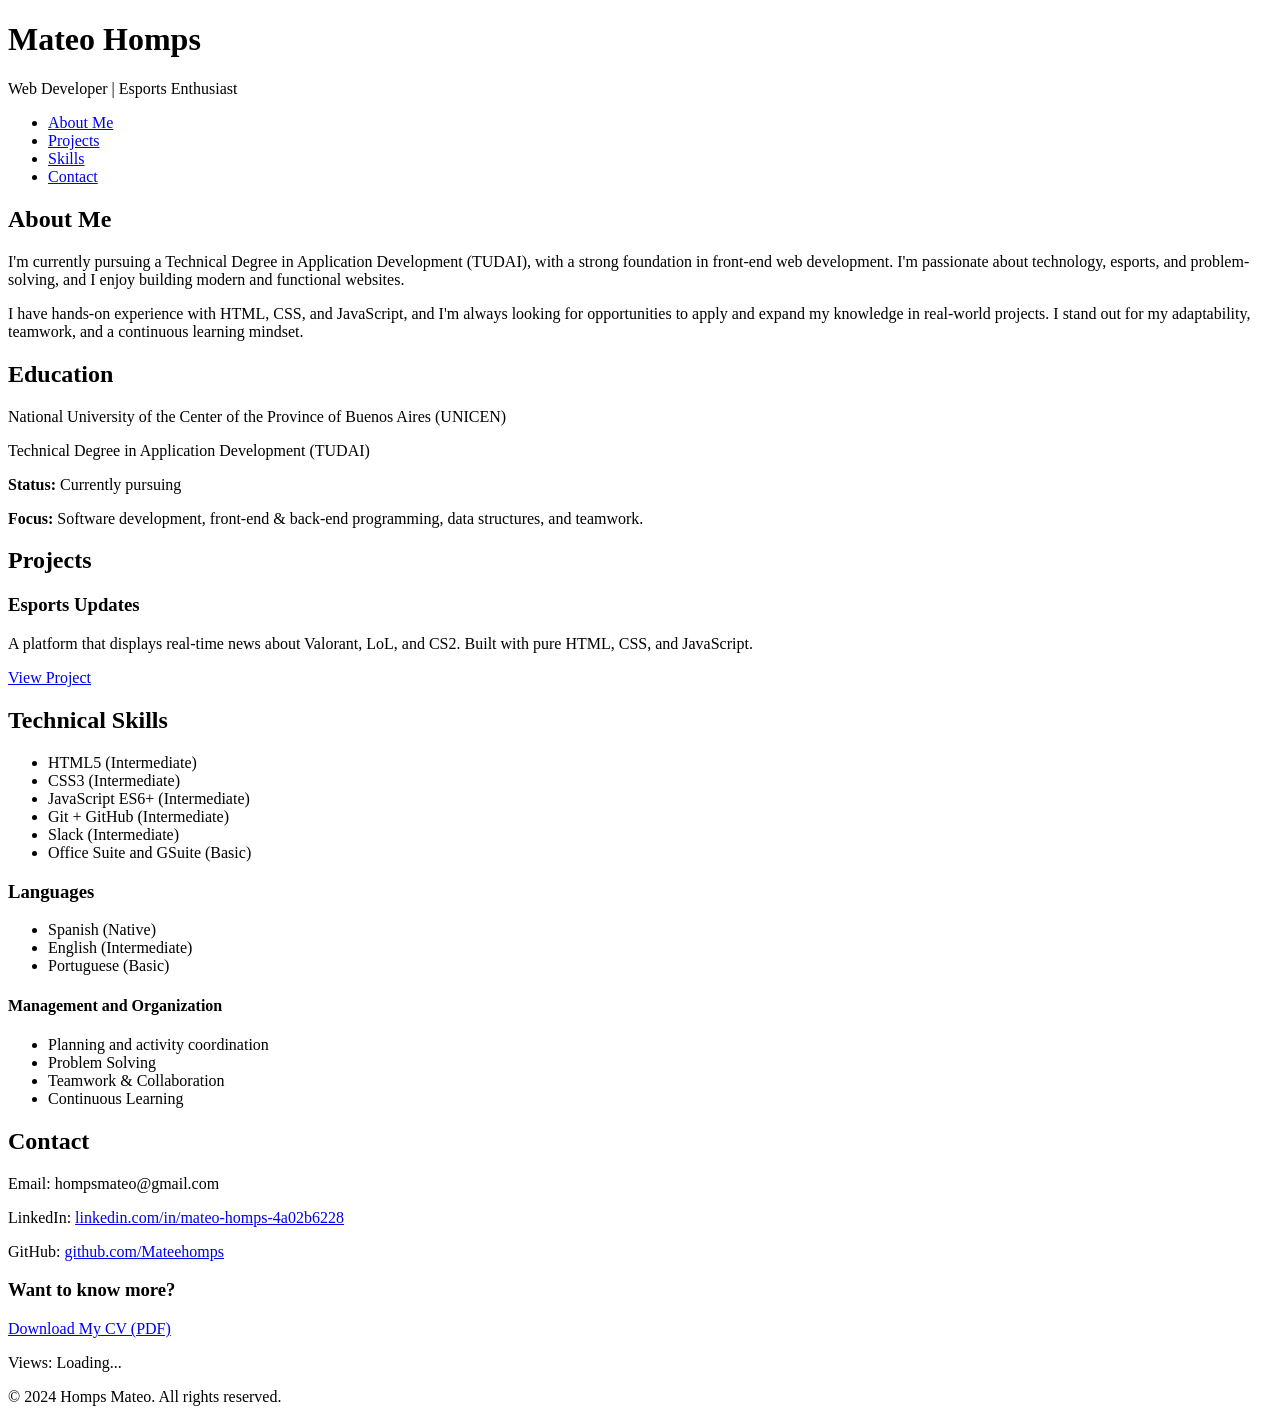
==== index.html @ 5654460e "Descripción del cambio (ej: fix CSS path)" ====
<!DOCTYPE html>
<html lang="en">
<head>
  <meta charset="UTF-8" />
  <meta name="viewport" content="width=device-width, initial-scale=1.0" />
  <title>My Portfolio</title>
  <link rel="stylesheet" href="../portfolio/Style.css" />
</head>
<body>
  <header>
    <h1>Mateo Homps</h1>
    <p>Web Developer | Esports Enthusiast</p>
  </header>

  <nav>
    <ul>
      <li><a href="#about-me">About Me</a></li>
      <li><a href="#projects">Projects</a></li>
      <li><a href="#skills">Skills</a></li>
      <li><a href="#contact">Contact</a></li>
    </ul>
  </nav>

  <main>
    <section id="about-me">
      <h2>About Me</h2>
      <p>
        I'm currently pursuing a Technical Degree in Application Development (TUDAI), with a strong foundation in front-end web development. I'm passionate about technology, esports, and problem-solving, and I enjoy building modern and functional websites.
      </p>
      <p>
        I have hands-on experience with HTML, CSS, and JavaScript, and I'm always looking for opportunities to apply and expand my knowledge in real-world projects. I stand out for my adaptability, teamwork, and a continuous learning mindset.
      </p>
    </section>

    <section id="education">
        <h2>Education</h2>
        <div class="education-item">
            <p>National University of the Center of the Province of Buenos Aires (UNICEN)</p>
            <p>Technical Degree in Application Development (TUDAI)</p>
            <p><strong>Status:</strong> Currently pursuing</p>
            <p><strong>Focus:</strong> Software development, front-end & back-end programming, data structures, and teamwork.</p>
        </div>
      </section>
      
    <section id="projects">
      <h2>Projects</h2>
      <div class="project">
        <h3>Esports Updates</h3>
        <p>A platform that displays real-time news about Valorant, LoL, and CS2. Built with pure HTML, CSS, and JavaScript.</p>
        <a href="https://github.com/Mateehomps/esports-updates/tree/main/Valorant%20project" target="_blank">View Project</a>
      </div>
      <!-- Add more projects here -->
    </section>

    <section id="skills">
      <h2>Technical Skills</h2>
      <ul class="skills">
        <li>HTML5 (Intermediate)</li>
        <li>CSS3 (Intermediate)</li>
        <li>JavaScript ES6+ (Intermediate)</li>
        <li>Git + GitHub (Intermediate)</li>
        <li>Slack (Intermediate)</li>
        <li>Office Suite and GSuite (Basic)</li>
      </ul>
      <h3>Languages</h3>
      <ul class="skills">
        <li>Spanish (Native)</li>
        <li>English (Intermediate)</li>
        <li> Portuguese (Basic)</li>
      </ul>
      <h4> Management and Organization</h4>
      <ul class="skills">
        <li>
            Planning and activity coordination
        </li>
        <li>Problem Solving</li>
        <li>Teamwork & Collaboration</li>
        <li>Continuous Learning</li>
      </ul>
    </section>

    <section id="contact">
      <h2>Contact</h2>
      <p>Email: hompsmateo@gmail.com</p>
      <p>
        LinkedIn: <a href="https://www.linkedin.com/in/mateo-homps-4a02b6228/" target="_blank">
          linkedin.com/in/mateo-homps-4a02b6228
        </a>
      </p>
      <p>
        GitHub: <a href="https://github.com/Mateehomps" target="_blank">
          github.com/Mateehomps
        </a>
      </p>

      <div class="cv-highlight">
        <h3>Want to know more?</h3>
        <a href="CV_HompsMateo.pdf" download class="cv-button">Download My CV (PDF)</a>
      </div>
    </section>
  </main>

  <footer>
    <p>Views: <span id="visits">Loading...</span></p>
    <p>&copy; 2024 Homps Mateo. All rights reserved.</p>
  </footer>
  <script src="../portfolio/script.js"></script>
</body>
</html>
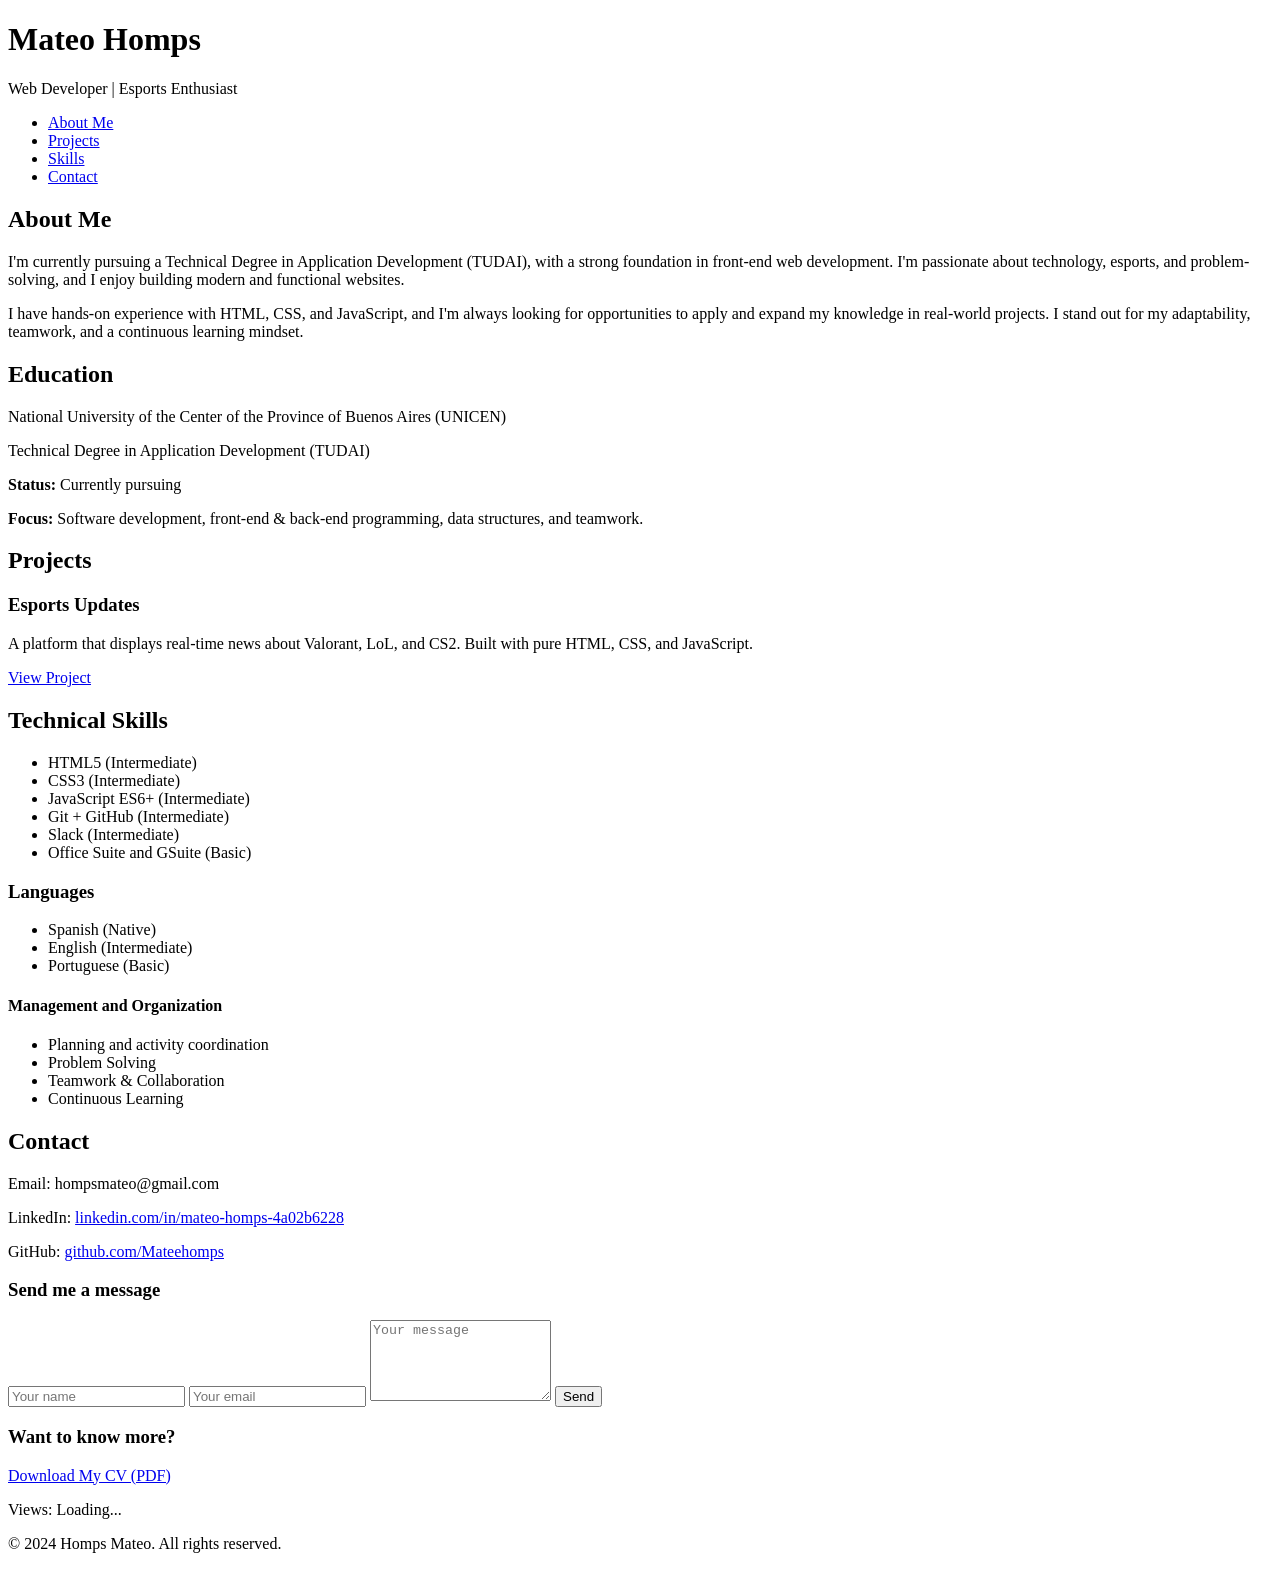
==== commit 12b32443: "Descripción del cambio (ej: fix CSS path)" ====
--- a/index.html
+++ b/index.html
@@ -1,11 +1,13 @@
 <!DOCTYPE html>
 <html lang="en">
+
 <head>
   <meta charset="UTF-8" />
   <meta name="viewport" content="width=device-width, initial-scale=1.0" />
   <title>My Portfolio</title>
   <link rel="stylesheet" href="../portfolio/Style.css" />
 </head>
+
 <body>
   <header>
     <h1>Mateo Homps</h1>
@@ -25,29 +27,36 @@
     <section id="about-me">
       <h2>About Me</h2>
       <p>
-        I'm currently pursuing a Technical Degree in Application Development (TUDAI), with a strong foundation in front-end web development. I'm passionate about technology, esports, and problem-solving, and I enjoy building modern and functional websites.
+        I'm currently pursuing a Technical Degree in Application Development (TUDAI), with a strong foundation in
+        front-end web development. I'm passionate about technology, esports, and problem-solving, and I enjoy building
+        modern and functional websites.
       </p>
       <p>
-        I have hands-on experience with HTML, CSS, and JavaScript, and I'm always looking for opportunities to apply and expand my knowledge in real-world projects. I stand out for my adaptability, teamwork, and a continuous learning mindset.
+        I have hands-on experience with HTML, CSS, and JavaScript, and I'm always looking for opportunities to apply and
+        expand my knowledge in real-world projects. I stand out for my adaptability, teamwork, and a continuous learning
+        mindset.
       </p>
     </section>
 
     <section id="education">
-        <h2>Education</h2>
-        <div class="education-item">
-            <p>National University of the Center of the Province of Buenos Aires (UNICEN)</p>
-            <p>Technical Degree in Application Development (TUDAI)</p>
-            <p><strong>Status:</strong> Currently pursuing</p>
-            <p><strong>Focus:</strong> Software development, front-end & back-end programming, data structures, and teamwork.</p>
-        </div>
-      </section>
-      
+      <h2>Education</h2>
+      <div class="education-item">
+        <p>National University of the Center of the Province of Buenos Aires (UNICEN)</p>
+        <p>Technical Degree in Application Development (TUDAI)</p>
+        <p><strong>Status:</strong> Currently pursuing</p>
+        <p><strong>Focus:</strong> Software development, front-end & back-end programming, data structures, and
+          teamwork.</p>
+      </div>
+    </section>
+
     <section id="projects">
       <h2>Projects</h2>
       <div class="project">
         <h3>Esports Updates</h3>
-        <p>A platform that displays real-time news about Valorant, LoL, and CS2. Built with pure HTML, CSS, and JavaScript.</p>
-        <a href="https://github.com/Mateehomps/esports-updates/tree/main/Valorant%20project" target="_blank">View Project</a>
+        <p>A platform that displays real-time news about Valorant, LoL, and CS2. Built with pure HTML, CSS, and
+          JavaScript.</p>
+        <a href="https://github.com/Mateehomps/esports-updates/tree/main/Valorant%20project" target="_blank">View
+          Project</a>
       </div>
       <!-- Add more projects here -->
     </section>
@@ -71,7 +80,7 @@
       <h4> Management and Organization</h4>
       <ul class="skills">
         <li>
-            Planning and activity coordination
+          Planning and activity coordination
         </li>
         <li>Problem Solving</li>
         <li>Teamwork & Collaboration</li>
@@ -93,6 +102,16 @@
         </a>
       </p>
 
+      <h3>Send me a message</h3>
+      <form action="https://formspree.io/f/mblgqogr" method="POST">
+        <input type="text" name="name" placeholder="Your name" required>
+        <input type="email" name="_replyto" placeholder="Your email" required>
+        <textarea name="message" placeholder="Your message" rows="5" required></textarea>
+        <button type="submit">Send</button>
+      </form>
+
+
+
       <div class="cv-highlight">
         <h3>Want to know more?</h3>
         <a href="CV_HompsMateo.pdf" download class="cv-button">Download My CV (PDF)</a>
@@ -106,4 +125,5 @@
   </footer>
   <script src="../portfolio/script.js"></script>
 </body>
+
 </html>
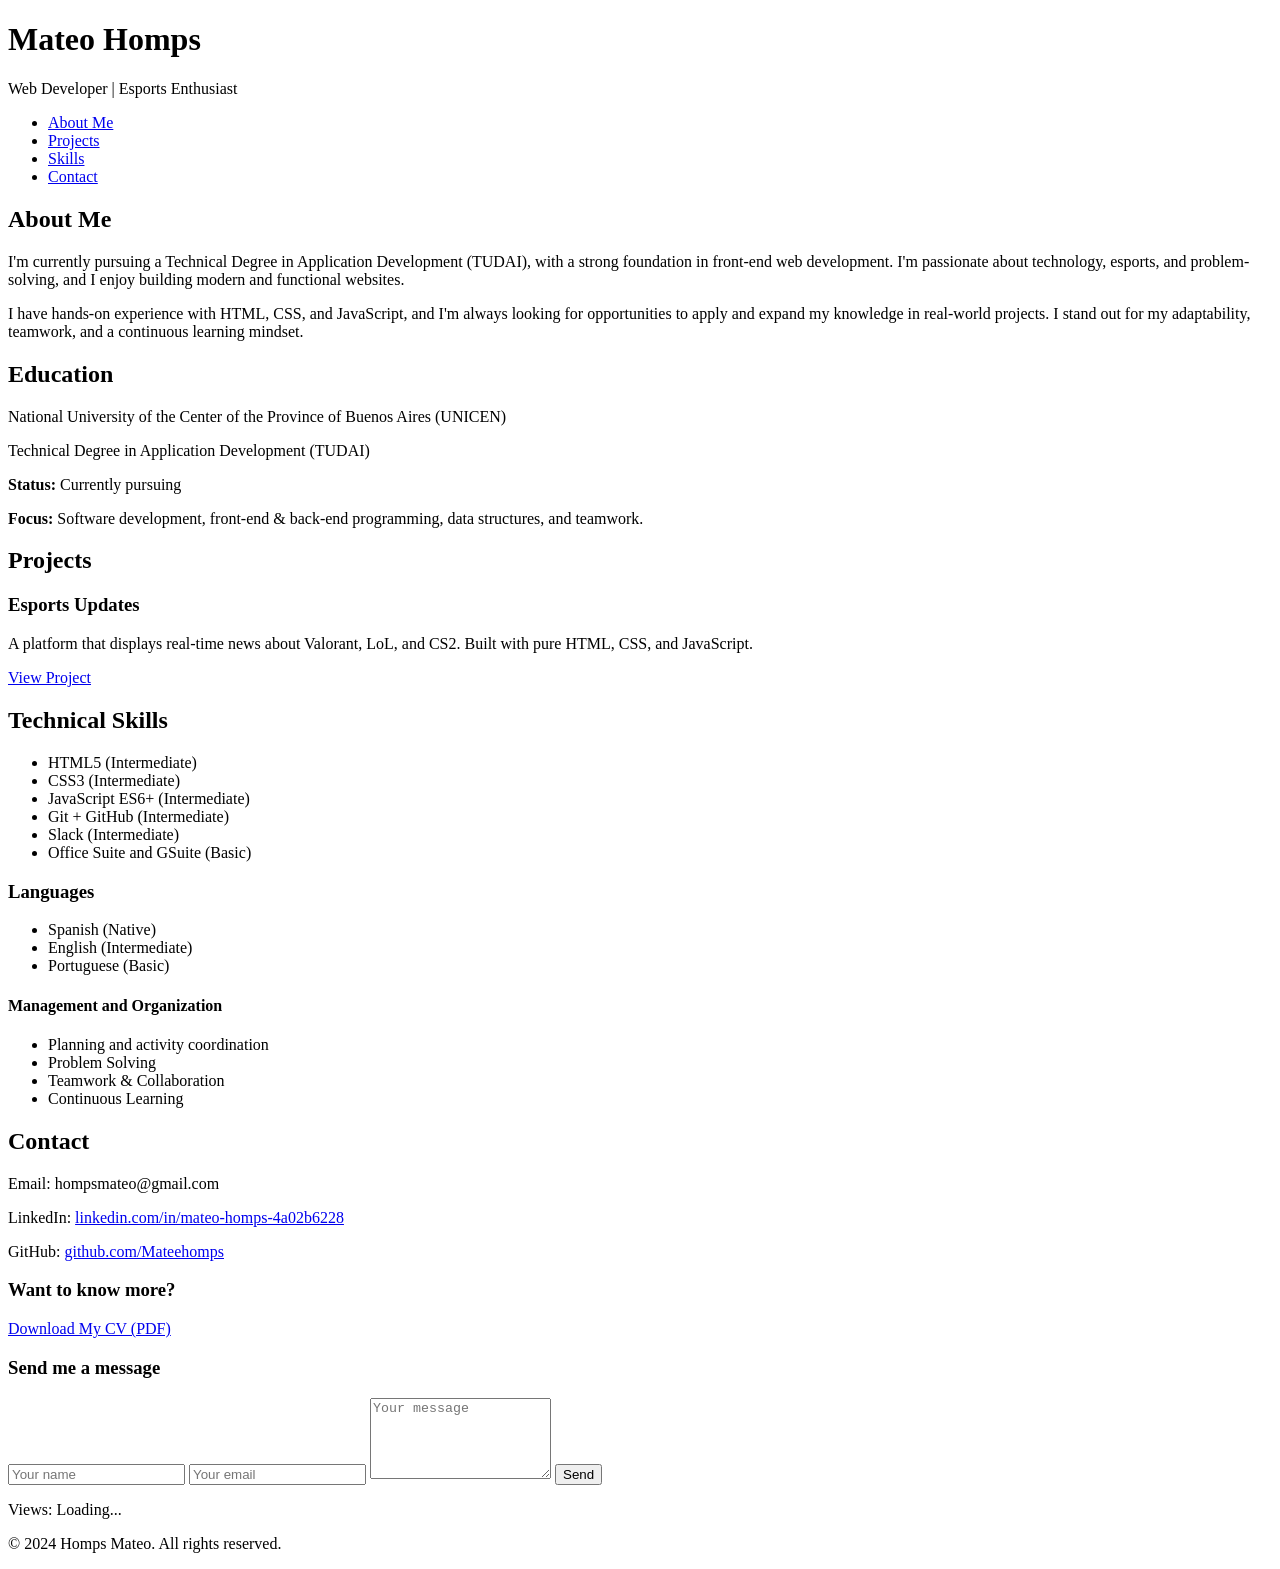
==== commit e9e47016: "Descripción del cambio (ej: fix CSS path)" ====
--- a/index.html
+++ b/index.html
@@ -102,21 +102,18 @@
         </a>
       </p>
 
-      <h3>Send me a message</h3>
-      <form action="https://formspree.io/f/mblgqogr" method="POST">
-        <input type="text" name="name" placeholder="Your name" required>
-        <input type="email" name="_replyto" placeholder="Your email" required>
-        <textarea name="message" placeholder="Your message" rows="5" required></textarea>
-        <button type="submit">Send</button>
-      </form>
-
-
-
-      <div class="cv-highlight">
+     <div class="cv-highlight">
         <h3>Want to know more?</h3>
         <a href="CV_HompsMateo.pdf" download class="cv-button">Download My CV (PDF)</a>
       </div>
     </section>
+    <h3>Send me a message</h3>
+    <form action="https://formspree.io/f/mblgqogr" method="POST">
+      <input type="text" name="name" placeholder="Your name" required>
+      <input type="email" name="_replyto" placeholder="Your email" required>
+      <textarea name="message" placeholder="Your message" rows="5" required></textarea>
+      <button type="submit">Send</button>
+    </form>
   </main>
 
   <footer>
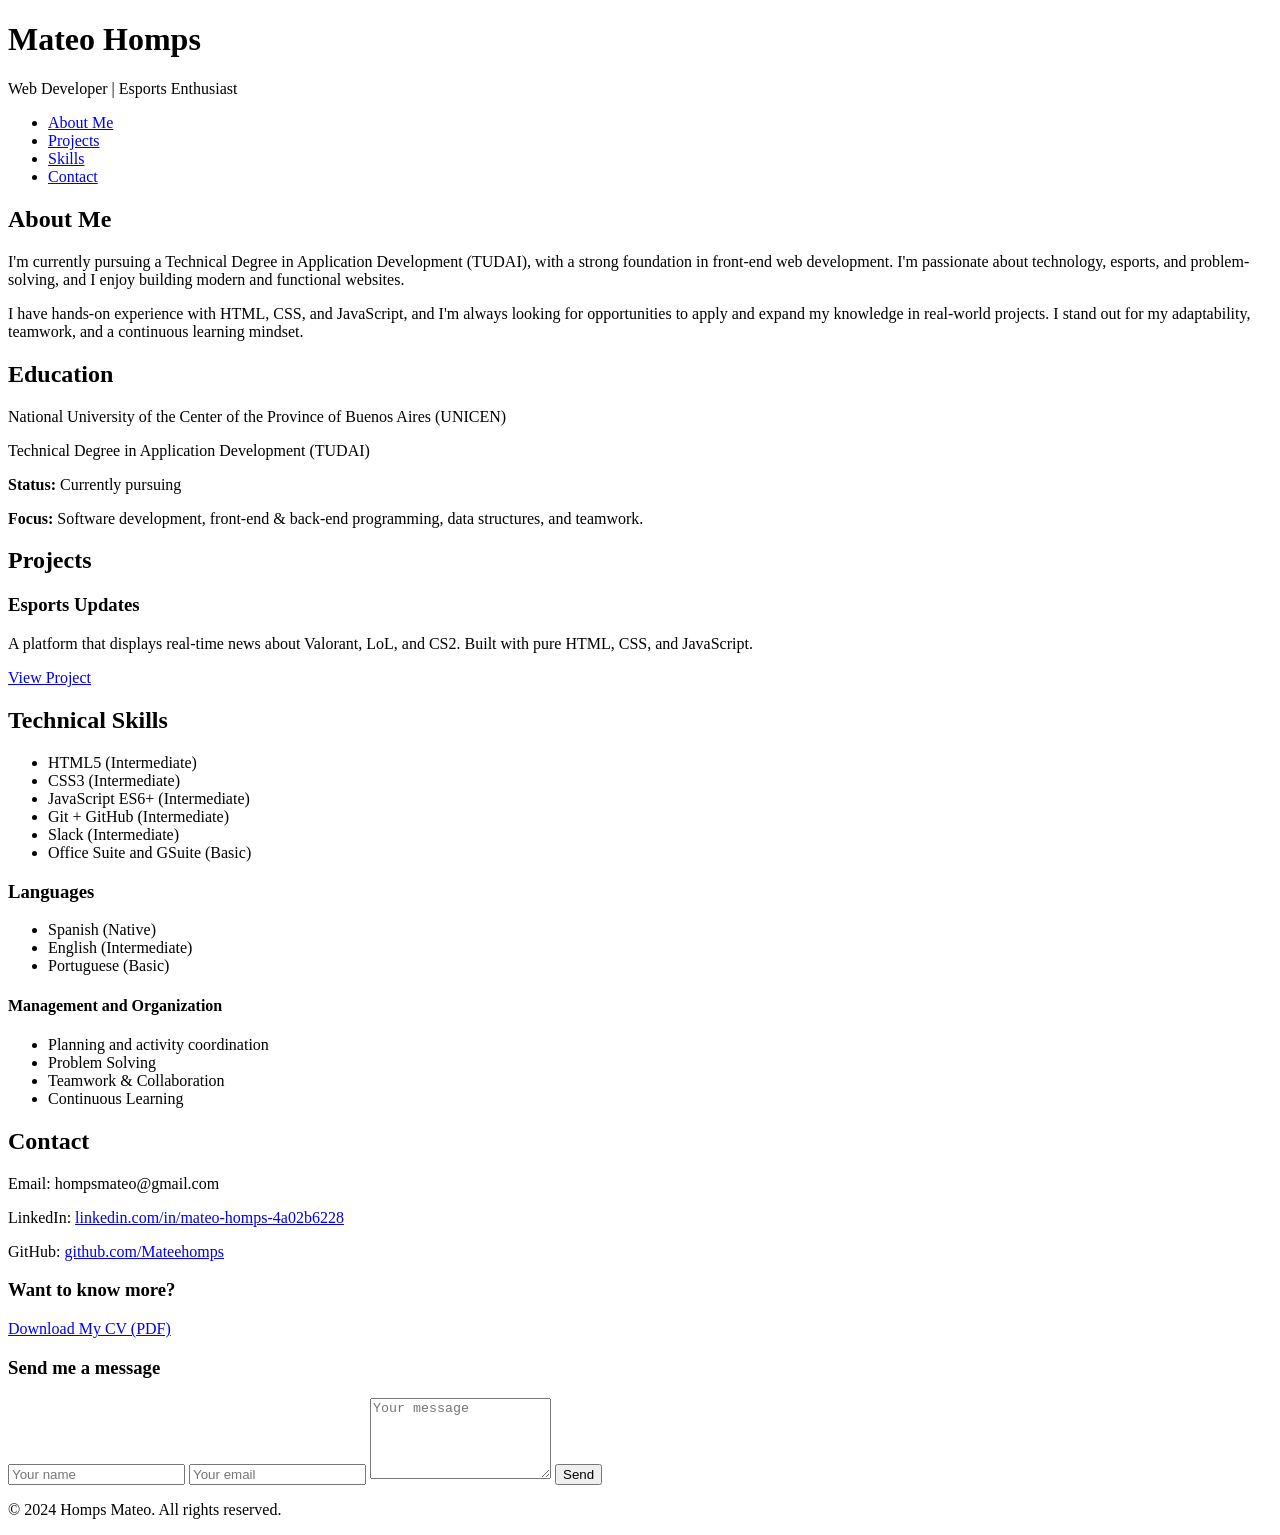
==== commit 08b5a031: "Describe the update" ====
--- a/index.html
+++ b/index.html
@@ -117,7 +117,6 @@
   </main>
 
   <footer>
-    <p>Views: <span id="visits">Loading...</span></p>
     <p>&copy; 2024 Homps Mateo. All rights reserved.</p>
   </footer>
   <script src="../portfolio/script.js"></script>
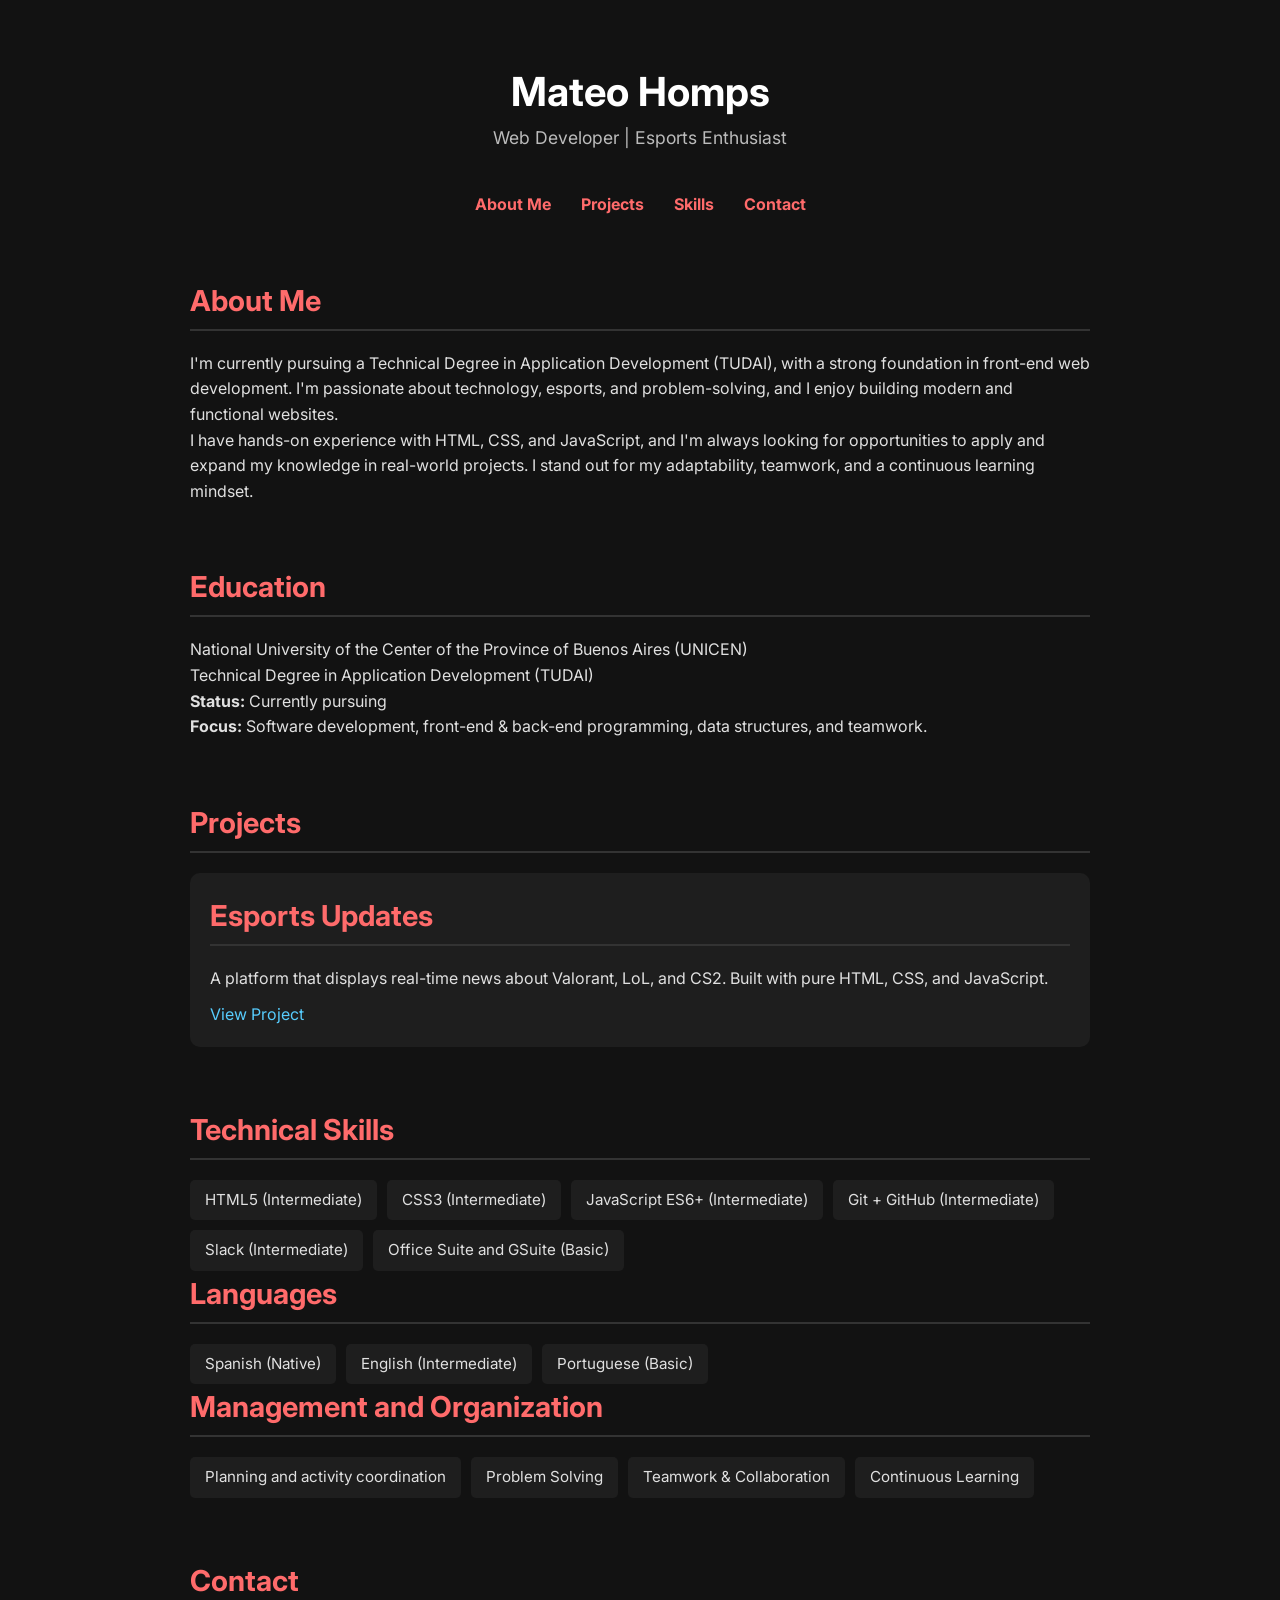
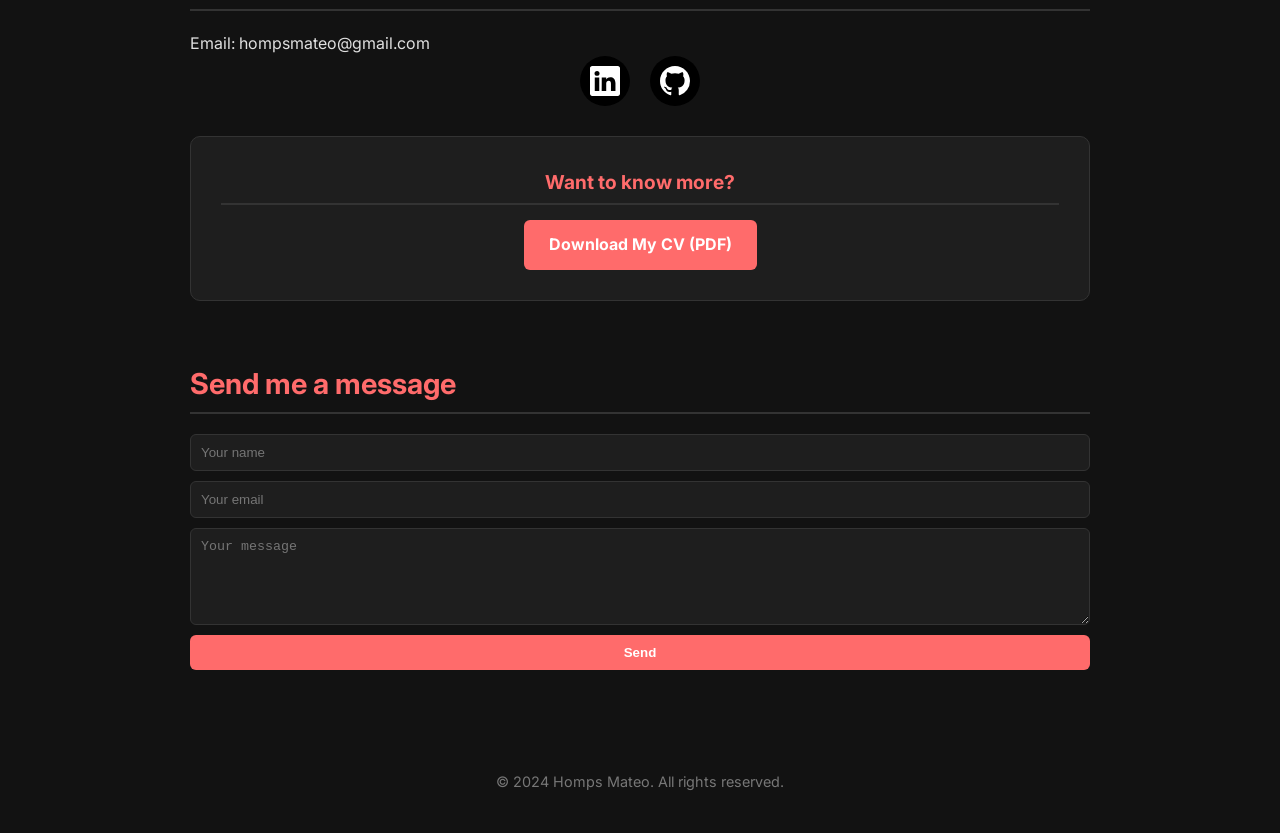
==== commit 4d8c139e: "Update social media buttons" ====
--- a/index.html
+++ b/index.html
@@ -5,7 +5,7 @@
   <meta charset="UTF-8" />
   <meta name="viewport" content="width=device-width, initial-scale=1.0" />
   <title>My Portfolio</title>
-  <link rel="stylesheet" href="../portfolio/Style.css" />
+  <link rel="stylesheet" href="Style.css" />
 </head>
 
 <body>
@@ -15,11 +15,11 @@
   </header>
 
   <nav>
-    <ul>
-      <li><a href="#about-me">About Me</a></li>
-      <li><a href="#projects">Projects</a></li>
-      <li><a href="#skills">Skills</a></li>
-      <li><a href="#contact">Contact</a></li>
+    <ul class="nav-links">
+      <li class="nav-items"><a href="#about-me">About Me</a></li>
+      <li class="nav-items"><a href="#projects">Projects</a></li>
+      <li class="nav-items"><a href="#skills">Skills</a></li>
+      <li class="nav-items"><a href="#contact">Contact</a></li>
     </ul>
   </nav>
 
@@ -91,22 +91,41 @@
     <section id="contact">
       <h2>Contact</h2>
       <p>Email: hompsmateo@gmail.com</p>
-      <p>
-        LinkedIn: <a href="https://www.linkedin.com/in/mateo-homps-4a02b6228/" target="_blank">
-          linkedin.com/in/mateo-homps-4a02b6228
-        </a>
-      </p>
-      <p>
-        GitHub: <a href="https://github.com/Mateehomps" target="_blank">
-          github.com/Mateehomps
-        </a>
-      </p>
 
-     <div class="cv-highlight">
+      <!-- Social medias -->
+      <ul class="Social-Media">
+        <li class="icon-content">
+          <a href="https://www.linkedin.com/in/mateo-homps-4a02b6228/" aria-label="LinkedIn" data-social="linkedin"
+            target="_blank">
+            <div class="filled"></div>
+            <svg xmlns="http://www.w3.org/2000/svg" width="16" height="16" fill="white" class="bi bi-linkedin"
+              viewBox="0 0 16 16" xml:space="preserve">
+              <path
+                d="M0 1.146C0 .513.526 0 1.175 0h13.65C15.474 0 16 .513 16 1.146v13.708c0 .633-.526 1.146-1.175 1.146H1.175C.526 16 0 15.487 0 14.854zm4.943 12.248V6.169H2.542v7.225zm-1.2-8.212c.837 0 1.358-.554 1.358-1.248-.015-.709-.52-1.248-1.342-1.248S2.4 3.226 2.4 3.934c0 .694.521 1.248 1.327 1.248zm4.908 8.212V9.359c0-.216.016-.432.08-.586.173-.431.568-.878 1.232-.878.869 0 1.216.662 1.216 1.634v3.865h2.401V9.25c0-2.22-1.184-3.252-2.764-3.252-1.274 0-1.845.7-2.165 1.193v.025h-.016l.016-.025V6.169h-2.4c.03.678 0 7.225 0 7.225z"
+                fill="white"></path>
+            </svg>
+          </a>
+          <div class="tooltip">LinkedIn</div>
+        </li>
+        <li class="icon-content">
+          <a href="https://github.com/Mateehomps" aria-label="GitHub" data-social="github" target="_blank">
+            <div class="filled"></div>
+            <svg xmlns="http://www.w3.org/2000/svg" width="16" height="16" fill="white" class="bi bi-github"
+              viewBox="0 0 16 16" xml:space="preserve">
+              <path
+                d="M8 0C3.58 0 0 3.58 0 8c0 3.54 2.29 6.53 5.47 7.59.4.07.55-.17.55-.38 0-.19-.01-.82-.01-1.49-2.01.37-2.53-.49-2.69-.94-.09-.23-.48-.94-.82-1.13-.28-.15-.68-.52-.01-.53.63-.01 1.08.58 1.23.82.72 1.21 1.87.87 2.33.66.07-.52.28-.87.51-1.07-1.78-.2-3.64-.89-3.64-3.95 0-.87.31-1.59.82-2.15-.08-.2-.36-1.02.08-2.12 0 0 .67-.21 2.2.82.64-.18 1.32-.27 2-.27s1.36.09 2 .27c1.53-1.04 2.2-.82 2.2-.82.44 1.1.16 1.92.08 2.12.51.56.82 1.27.82 2.15 0 3.07-1.87 3.75-3.65 3.95.29.25.54.73.54 1.48 0 1.07-.01 1.93-.01 2.2 0 .21.15.46.55.38A8.01 8.01 0 0 0 16 8c0-4.42-3.58-8-8-8"
+                fill="white"></path>
+            </svg>
+          </a>
+          <div class="tooltip">GitHub</div>
+        </li>
+      </ul>
+     
+      <div class="cv-highlight">
         <h3>Want to know more?</h3>
         <a href="CV_HompsMateo.pdf" download class="cv-button">Download My CV (PDF)</a>
       </div>
-    </section>
+    </section>  
     <h3>Send me a message</h3>
     <form action="https://formspree.io/f/mblgqogr" method="POST">
       <input type="text" name="name" placeholder="Your name" required>
@@ -119,7 +138,7 @@
   <footer>
     <p>&copy; 2024 Homps Mateo. All rights reserved.</p>
   </footer>
-  <script src="../portfolio/script.js"></script>
+  <script src="script.js"></script>
 </body>
 
 </html>
--- a/Style.css
+++ b/Style.css
@@ -0,0 +1,290 @@
+/* Importa una fuente moderna */
+@import url('https://fonts.googleapis.com/css2?family=Inter:wght@400;700&display=swap');
+
+* {
+  margin: 0;
+  padding: 0;
+  box-sizing: border-box;
+}
+
+body {
+  font-family: 'Inter', sans-serif;
+  background-color: #121212;
+  color: #e0e0e0;
+  line-height: 1.6;
+  padding: 0 20px;
+}
+
+header {
+  text-align: center;
+  padding: 60px 0 20px;
+}
+
+header h1 {
+  font-size: 2.5rem;
+  color: #ffffff;
+}
+
+header p {
+  font-size: 1.1rem;
+  color: #bbbbbb;
+}
+
+nav {
+  text-align: center;
+  margin-bottom: 40px;
+}
+
+nav ul {
+  list-style: none;
+  display: flex;
+  justify-content: center;
+  gap: 30px;
+  padding: 20px 0;
+}
+
+nav a {
+  text-decoration: none;
+  color: #ff6b6b;
+  font-weight: bold;
+  transition: color 0.3s ease;
+}
+
+nav a:hover {
+  color: #ffffff;
+}
+
+main {
+  max-width: 900px;
+  margin: auto;
+  padding-bottom: 60px;
+}
+
+section {
+  margin-bottom: 60px;
+}
+
+h2 {
+  font-size: 1.8rem;
+  margin-bottom: 20px;
+  color: #ff6b6b;
+  border-bottom: 2px solid #333;
+  padding-bottom: 5px;
+}
+
+h3 {
+    font-size: 1.8rem;
+    margin-bottom: 20px;
+    color: #ff6b6b;
+    border-bottom: 2px solid #333;
+    padding-bottom: 5px;
+  }
+
+  h4 {
+    font-size: 1.8rem;
+    margin-bottom: 20px;
+    color: #ff6b6b;
+    border-bottom: 2px solid #333;
+    padding-bottom: 5px;
+  }
+
+.project {
+  background: #1e1e1e;
+  border-radius: 10px;
+  padding: 20px;
+  margin-bottom: 20px;
+  transition: transform 0.3s;
+}
+
+.project:hover {
+  transform: scale(1.02);
+}
+
+.project a {
+  display: inline-block;
+  margin-top: 10px;
+  color: #57ccfd;
+  text-decoration: none;
+}
+
+.project a:hover {
+  text-decoration: underline;
+}
+
+.skills {
+  display: flex;
+  flex-wrap: wrap;
+  gap: 10px;
+  list-style: none;
+  padding: 0;
+}
+
+.skills li {
+  background: #1e1e1e;
+  padding: 8px 15px;
+  border-radius: 5px;
+  font-size: 0.95rem;
+}
+
+.cv-button {
+  display: inline-block;
+  background-color: #ff6b6b;
+  color: #ffffff;
+  padding: 12px 25px;
+  border-radius: 6px;
+  text-decoration: none;
+  font-weight: bold;
+  transition: background 0.3s ease;
+}
+
+
+#contact a:hover {
+  text-decoration: underline;
+}
+
+footer {
+  text-align: center;
+  padding: 40px 0;
+  font-size: 0.9rem;
+  color: #777;
+}
+
+.cv-highlight {
+    margin-top: 30px;
+    padding: 30px;
+    background: #1e1e1e;
+    border: 1px solid #333;
+    border-radius: 10px;
+    text-align: center;
+  }
+  
+  .cv-highlight h3 {
+    margin-bottom: 15px;
+    color: #ff6b6b;
+    font-size: 1.2rem;
+  }
+  
+  
+  
+  .cv-button:hover {
+    background-color: #f03232;
+  }
+  
+  #visits {
+    font-weight: bold;
+    color: #57ccfd;
+  }
+  
+
+  form {
+    display: flex;
+    flex-direction: column;
+    gap: 10px;
+    margin-top: 20px;
+  }
+  
+  form input,
+  form textarea {
+    padding: 10px;
+    background: #1e1e1e;
+    border: 1px solid #333;
+    border-radius: 6px;
+    color: #fff;
+  }
+  
+  form button {
+    padding: 10px;
+    background: #ff6b6b;
+    border: none;
+    border-radius: 6px;
+    color: #fff;
+    font-weight: bold;
+    cursor: pointer;
+    transition: background 0.3s ease;
+  }
+  
+  form button:hover {
+    background: #e85c5c;
+  }
+    
+  /* Social medias */ 
+
+ ul {
+  list-style: none;
+}
+
+.Social-Media {
+  display: flex;
+  justify-content: center;
+  align-items: center;
+}
+.Social-Media .icon-content {
+  margin: 0 10px;
+  position: relative;
+}
+.Social-Media .icon-content .tooltip {
+  position: absolute;
+  top: -30px;
+  left: 50%;
+  transform: translateX(-50%);
+  color: #ffffff;
+  padding: 6px 10px;
+  border-radius: 5px;
+  opacity: 0;
+  visibility: hidden;
+  font-size: 14px;
+  transition: all 0.3s ease;
+}
+.Social-Media .icon-content:hover .tooltip {
+  opacity: 1;
+  visibility: visible;
+  top: -50px;
+}
+.Social-Media .icon-content a {
+  position: relative;
+  overflow: hidden;
+  display: flex;
+  justify-content: center;
+  align-items: center;
+  width: 50px;
+  height: 50px;
+  border-radius: 50%;
+  color: #4d4d4d;
+  background-color: #000000;
+  transition: all 0.3s ease-in-out;
+}
+.Social-Media .icon-content a:hover {
+  box-shadow: 3px 2px 45px 0px rgb(0 0 0 / 12%);
+}
+.Social-Media .icon-content a svg {
+  position: relative;
+  z-index: 1;
+  width: 30px;
+  height: 30px;
+}
+.Social-Media .icon-content a:hover {
+  color: #e85c5c;
+}
+.Social-Media .icon-content a .filled {
+  position: absolute;
+  top: auto;
+  bottom: 0;
+  left: 0;
+  width: 100%;
+  height: 0;
+  background-color: #000;
+  transition: all 0.3s ease-in-out;
+}
+.Social-Media .icon-content a:hover .filled {
+  height: 100%;
+}
+
+.Social-Media .icon-content a[data-social="linkedin"] .filled,
+.Social-Media .icon-content a[data-social="linkedin"] ~ .tooltip {
+  background-color: #e85c5c;
+}
+
+.Social-Media .icon-content a[data-social="github"] .filled,
+.Social-Media .icon-content a[data-social="github"] ~ .tooltip {
+  background-color: #e85c5c;
+}
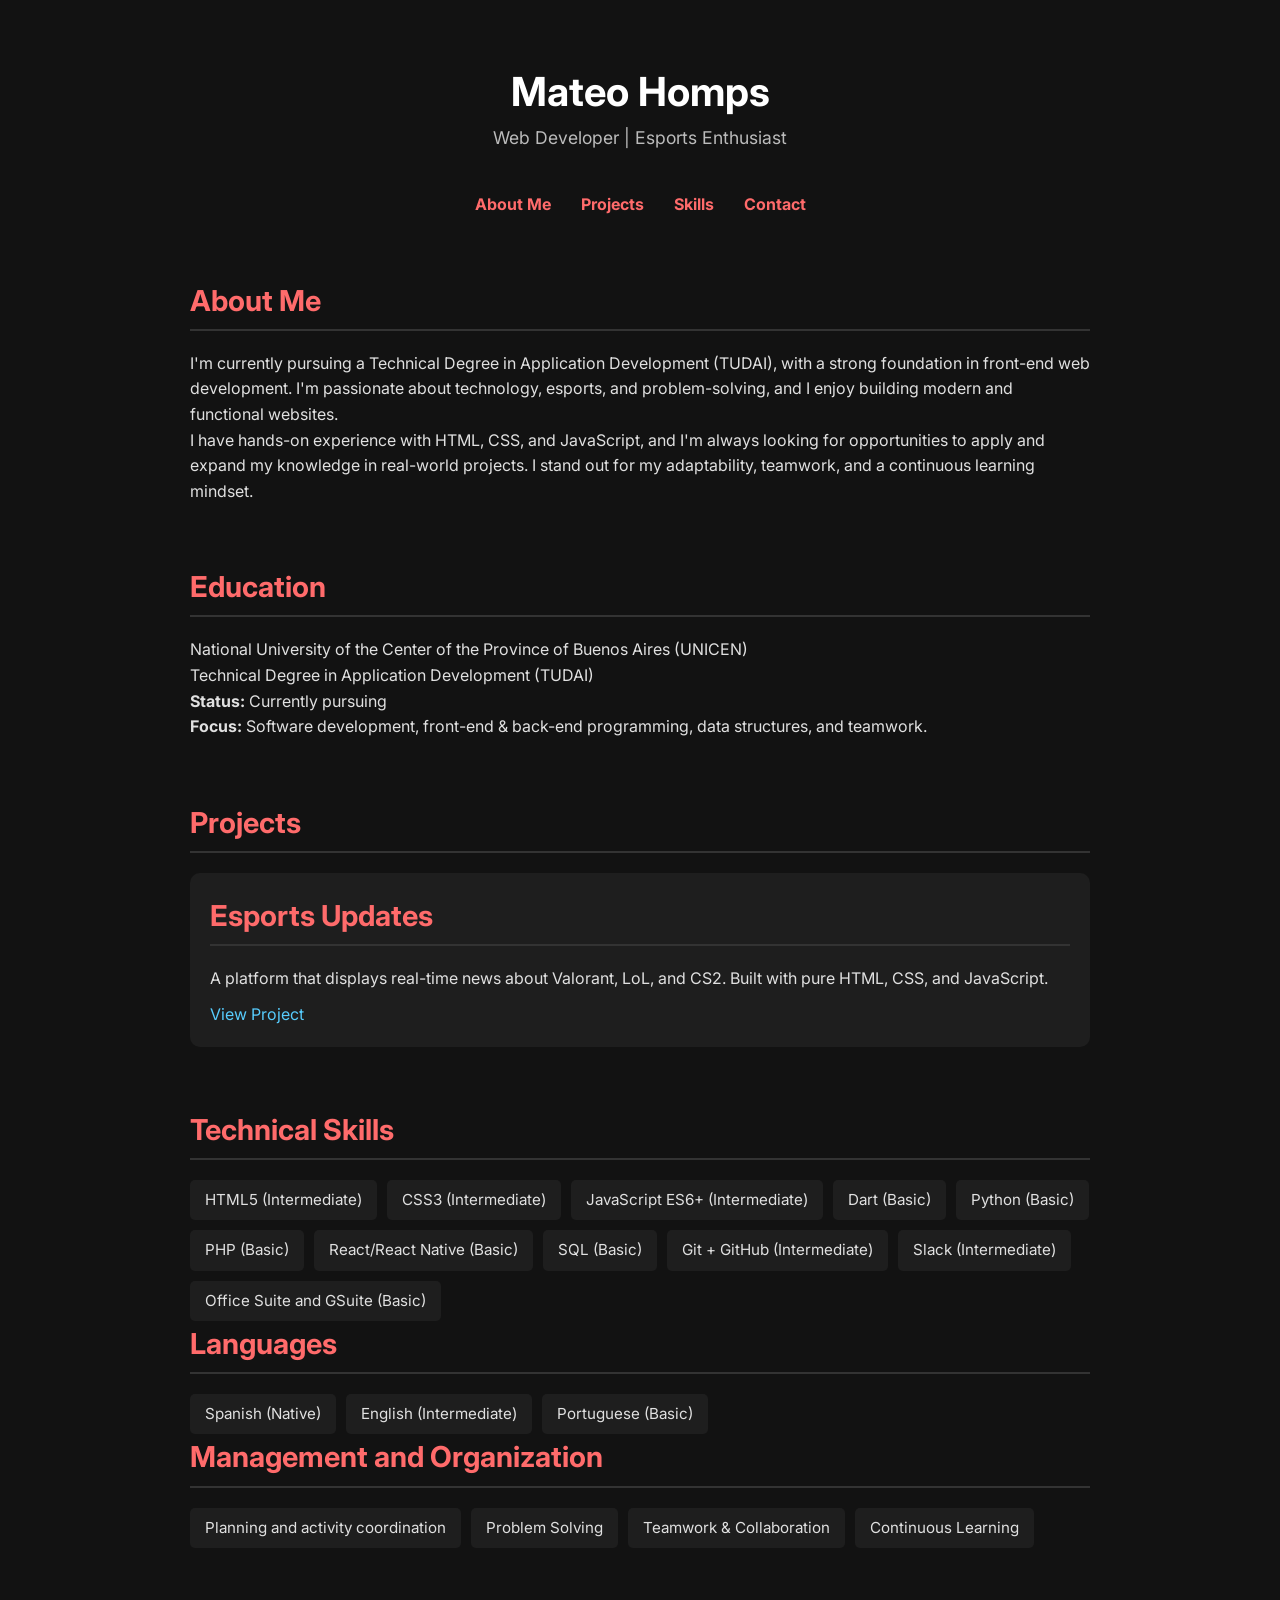
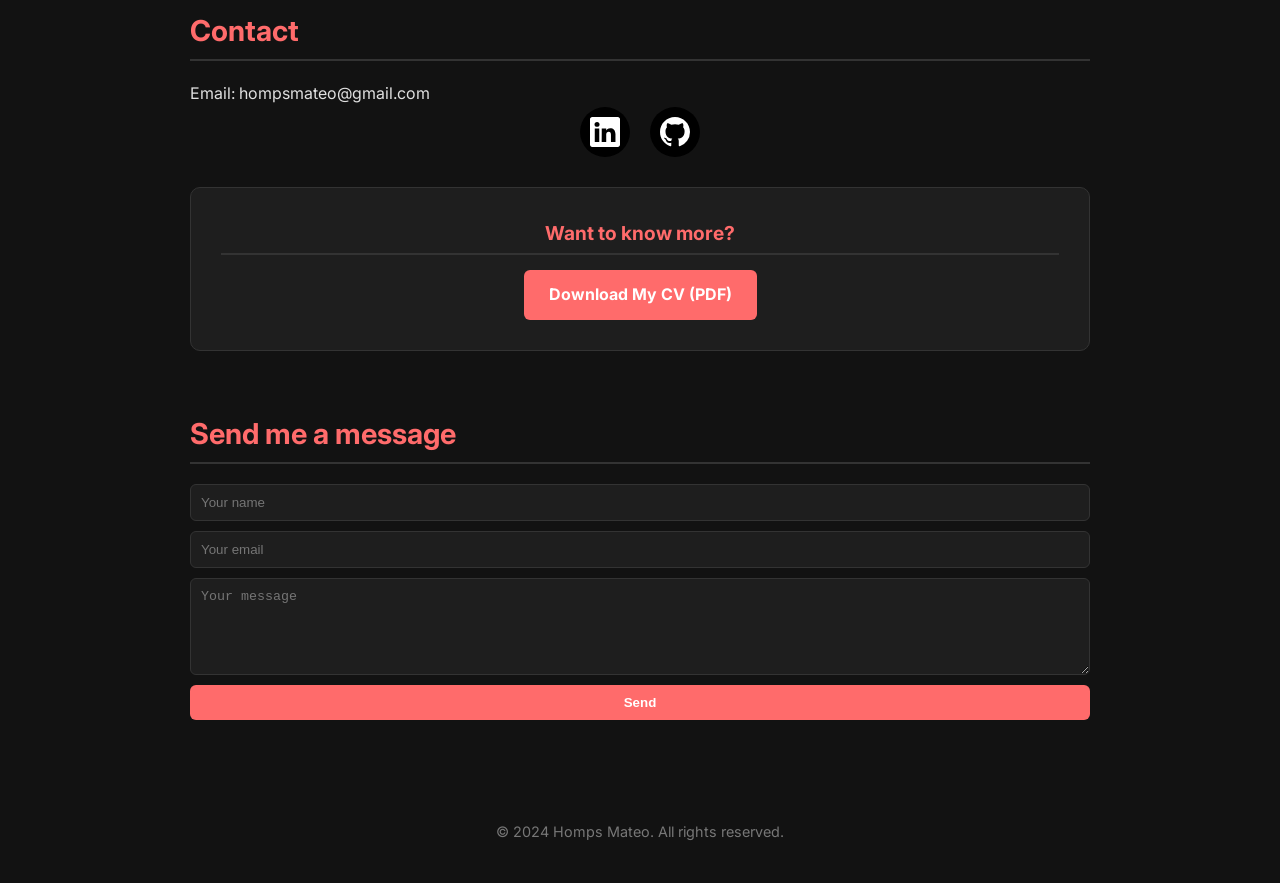
==== commit 73de83d3: "Update Skills I learn new skills and i add to my portfolio" ====
--- a/index.html
+++ b/index.html
@@ -67,6 +67,11 @@
         <li>HTML5 (Intermediate)</li>
         <li>CSS3 (Intermediate)</li>
         <li>JavaScript ES6+ (Intermediate)</li>
+        <li>Dart (Basic)</li>
+        <li>Python (Basic)</li>
+        <li>PHP (Basic)</li>
+        <li>React/React Native (Basic)</li>
+        <li>SQL (Basic)</li>
         <li>Git + GitHub (Intermediate)</li>
         <li>Slack (Intermediate)</li>
         <li>Office Suite and GSuite (Basic)</li>
@@ -138,7 +143,6 @@
   <footer>
     <p>&copy; 2024 Homps Mateo. All rights reserved.</p>
   </footer>
-  <script src="script.js"></script>
 </body>
 
 </html>
